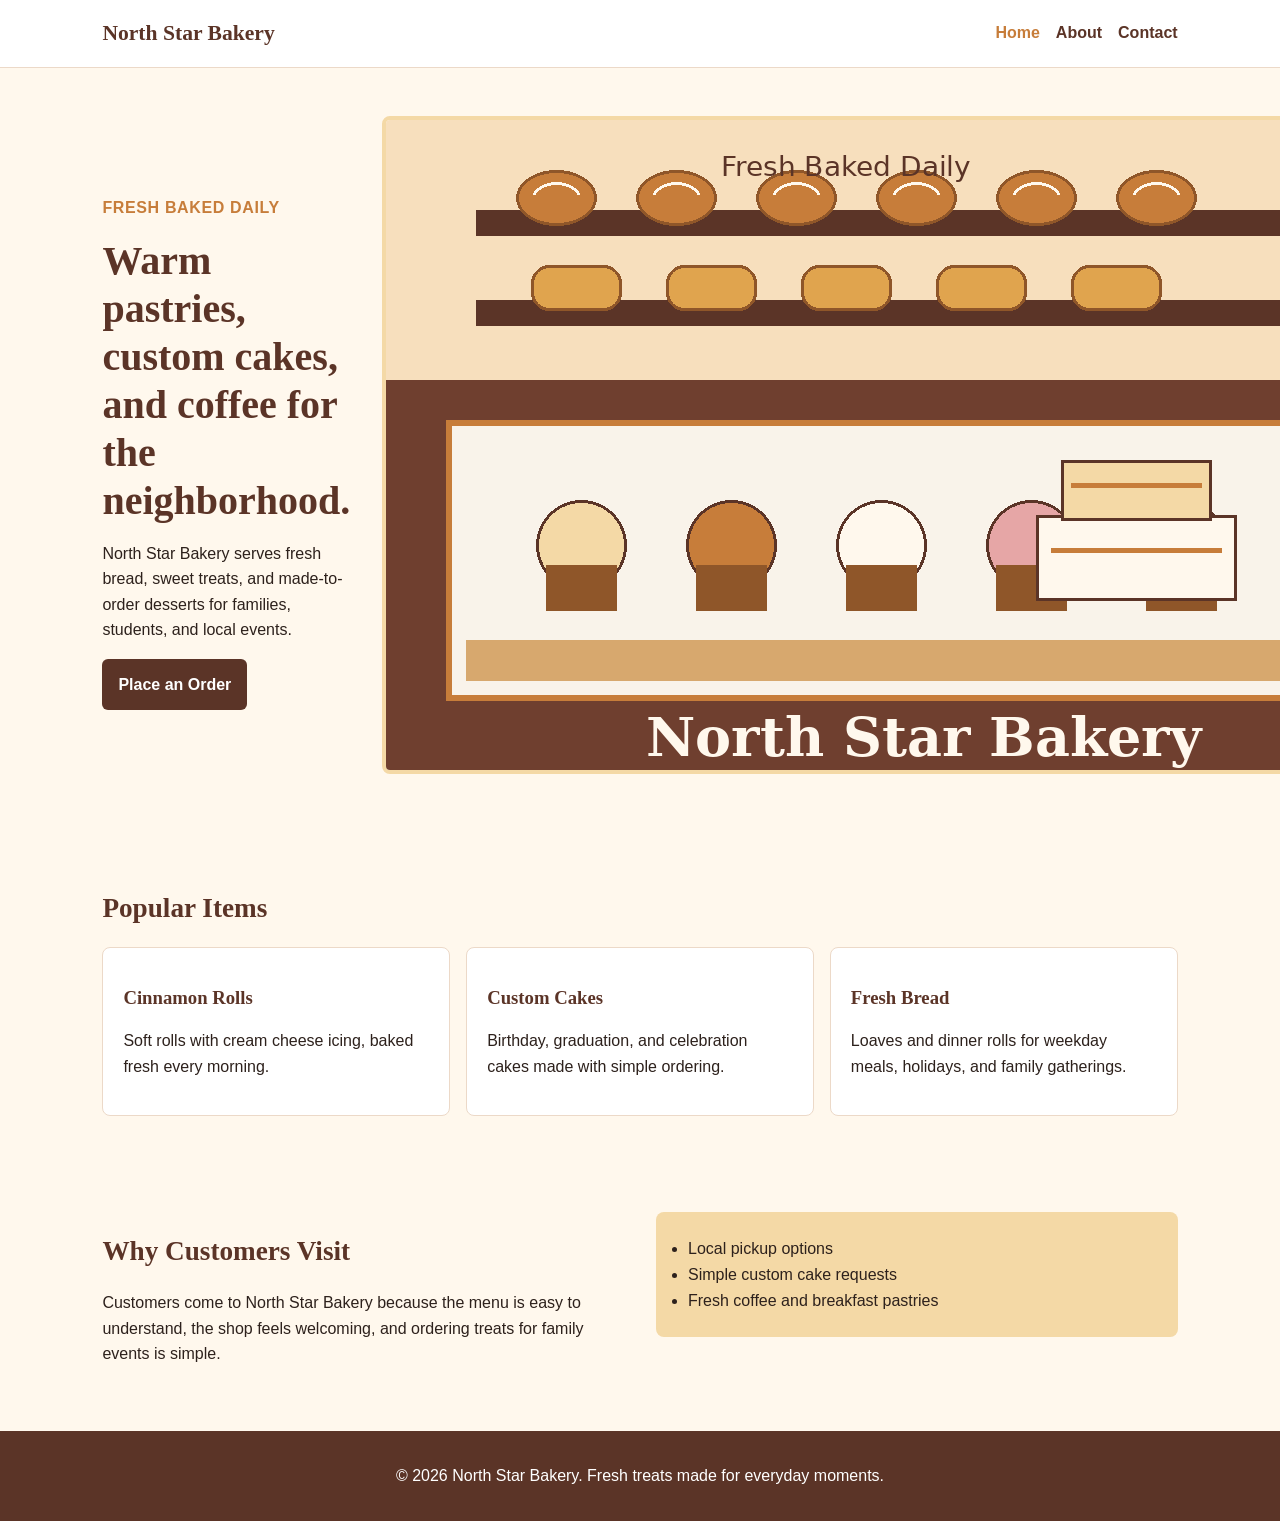
==== index.html @ 04bd8672 "Add files via upload" ====
<!DOCTYPE html>
<html lang="en">
<head>
  <meta charset="UTF-8">
  <meta name="viewport" content="width=device-width, initial-scale=1.0">
  <title>North Star Bakery</title>
  <link rel="stylesheet" href="style.css">
</head>
<body>
  <header>
    <nav class="navbar" aria-label="Primary navigation">
      <a class="logo" href="index.html">North Star Bakery</a>
      <div class="nav-links">
        <a href="index.html" aria-current="page">Home</a>
        <a href="about.html">About</a>
        <a href="contact.html">Contact</a>
      </div>
    </nav>
  </header>

  <main>
    <section class="hero">
      <div class="hero-text">
        <p class="eyebrow">Fresh baked daily</p>
        <h1>Warm pastries, custom cakes, and coffee for the neighborhood.</h1>
        <p>North Star Bakery serves fresh bread, sweet treats, and made-to-order desserts for families, students, and local events.</p>
        <a class="button" href="contact.html">Place an Order</a>
      </div>
      <img src="assets/bakery-counter.png" alt="Bakery counter with bread, cupcakes, and a cake on display">
    </section>

    <section class="section">
      <h2>Popular Items</h2>
      <div class="card-grid">
        <article class="card">
          <h3>Cinnamon Rolls</h3>
          <p>Soft rolls with cream cheese icing, baked fresh every morning.</p>
        </article>
        <article class="card">
          <h3>Custom Cakes</h3>
          <p>Birthday, graduation, and celebration cakes made with simple ordering.</p>
        </article>
        <article class="card">
          <h3>Fresh Bread</h3>
          <p>Loaves and dinner rolls for weekday meals, holidays, and family gatherings.</p>
        </article>
      </div>
    </section>

    <section class="section split">
      <div>
        <h2>Why Customers Visit</h2>
        <p>Customers come to North Star Bakery because the menu is easy to understand, the shop feels welcoming, and ordering treats for family events is simple.</p>
      </div>
      <ul class="feature-list">
        <li>Local pickup options</li>
        <li>Simple custom cake requests</li>
        <li>Fresh coffee and breakfast pastries</li>
      </ul>
    </section>
  </main>

  <footer>
    <p>&copy; 2026 North Star Bakery. Fresh treats made for everyday moments.</p>
  </footer>
</body>
</html>
---- style.css ----
:root {
  --cream: #fff8ed;
  --brown: #5b3427;
  --caramel: #c77d3a;
  --soft-gold: #f4d9a6;
  --white: #ffffff;
  --text: #2d211c;
}

* {
  box-sizing: border-box;
}

body {
  margin: 0;
  font-family: Arial, Helvetica, sans-serif;
  background: var(--cream);
  color: var(--text);
  line-height: 1.6;
}

img {
  max-width: 100%;
  display: block;
}

.navbar {
  display: flex;
  justify-content: space-between;
  align-items: center;
  gap: 1rem;
  padding: 1rem 8%;
  background: var(--white);
  border-bottom: 1px solid #ecd9c8;
}

.logo {
  color: var(--brown);
  font-family: Georgia, "Times New Roman", serif;
  font-size: 1.35rem;
  font-weight: 700;
  text-decoration: none;
}

.nav-links {
  display: flex;
  gap: 1rem;
  flex-wrap: wrap;
}

.nav-links a {
  color: var(--brown);
  font-weight: 700;
  text-decoration: none;
}

.nav-links a:hover,
.nav-links a[aria-current="page"] {
  color: var(--caramel);
}

.hero,
.page-header,
.section {
  padding: 3rem 8%;
}

.hero {
  display: flex;
  align-items: center;
  gap: 2rem;
}

.hero-text,
.hero img {
  flex: 1 1 300px;
}

.hero img {
  border-radius: 8px;
  border: 4px solid var(--soft-gold);
}

h1,
h2,
h3 {
  font-family: Georgia, "Times New Roman", serif;
  color: var(--brown);
  line-height: 1.2;
}

h1 {
  font-size: 2.5rem;
  margin: 0.5rem 0 1rem;
}

h2 {
  font-size: 1.7rem;
}

.eyebrow {
  color: var(--caramel);
  font-weight: 700;
  letter-spacing: 0.04em;
  text-transform: uppercase;
}

.button,
button {
  display: inline-block;
  border: 0;
  border-radius: 6px;
  background: var(--brown);
  color: var(--white);
  cursor: pointer;
  font-weight: 700;
  padding: 0.8rem 1rem;
  text-decoration: none;
}

.button:hover,
button:hover {
  background: var(--caramel);
}

.card-grid {
  display: flex;
  gap: 1rem;
  flex-wrap: wrap;
}

.card {
  flex: 1 1 220px;
  background: var(--white);
  border: 1px solid #ecd9c8;
  border-radius: 8px;
  padding: 1.25rem;
}

.split,
.contact-layout {
  display: flex;
  gap: 2rem;
  align-items: flex-start;
}

.split > *,
.contact-layout > * {
  flex: 1 1 300px;
}

.feature-list {
  background: var(--soft-gold);
  border-radius: 8px;
  margin: 0;
  padding: 1.5rem 1.5rem 1.5rem 2rem;
}

form,
.contact-card {
  background: var(--white);
  border: 1px solid #ecd9c8;
  border-radius: 8px;
  padding: 1.5rem;
}

fieldset {
  border: 0;
  margin: 0;
  padding: 0;
}

legend {
  color: var(--brown);
  font-family: Georgia, "Times New Roman", serif;
  font-size: 1.4rem;
  font-weight: 700;
  margin-bottom: 1rem;
}

label {
  display: block;
  font-weight: 700;
  margin-top: 1rem;
}

input,
textarea {
  width: 100%;
  border: 1px solid #cdb7a8;
  border-radius: 6px;
  font: inherit;
  margin-top: 0.35rem;
  padding: 0.75rem;
}

button {
  margin-top: 1rem;
}

footer {
  background: var(--brown);
  color: var(--white);
  padding: 1rem 8%;
  text-align: center;
}

@media (max-width: 720px) {
  .navbar,
  .hero,
  .split,
  .contact-layout {
    flex-direction: column;
  }

  .navbar {
    align-items: flex-start;
  }

  h1 {
    font-size: 2rem;
  }

  .hero,
  .page-header,
  .section {
    padding: 2rem 6%;
  }
}
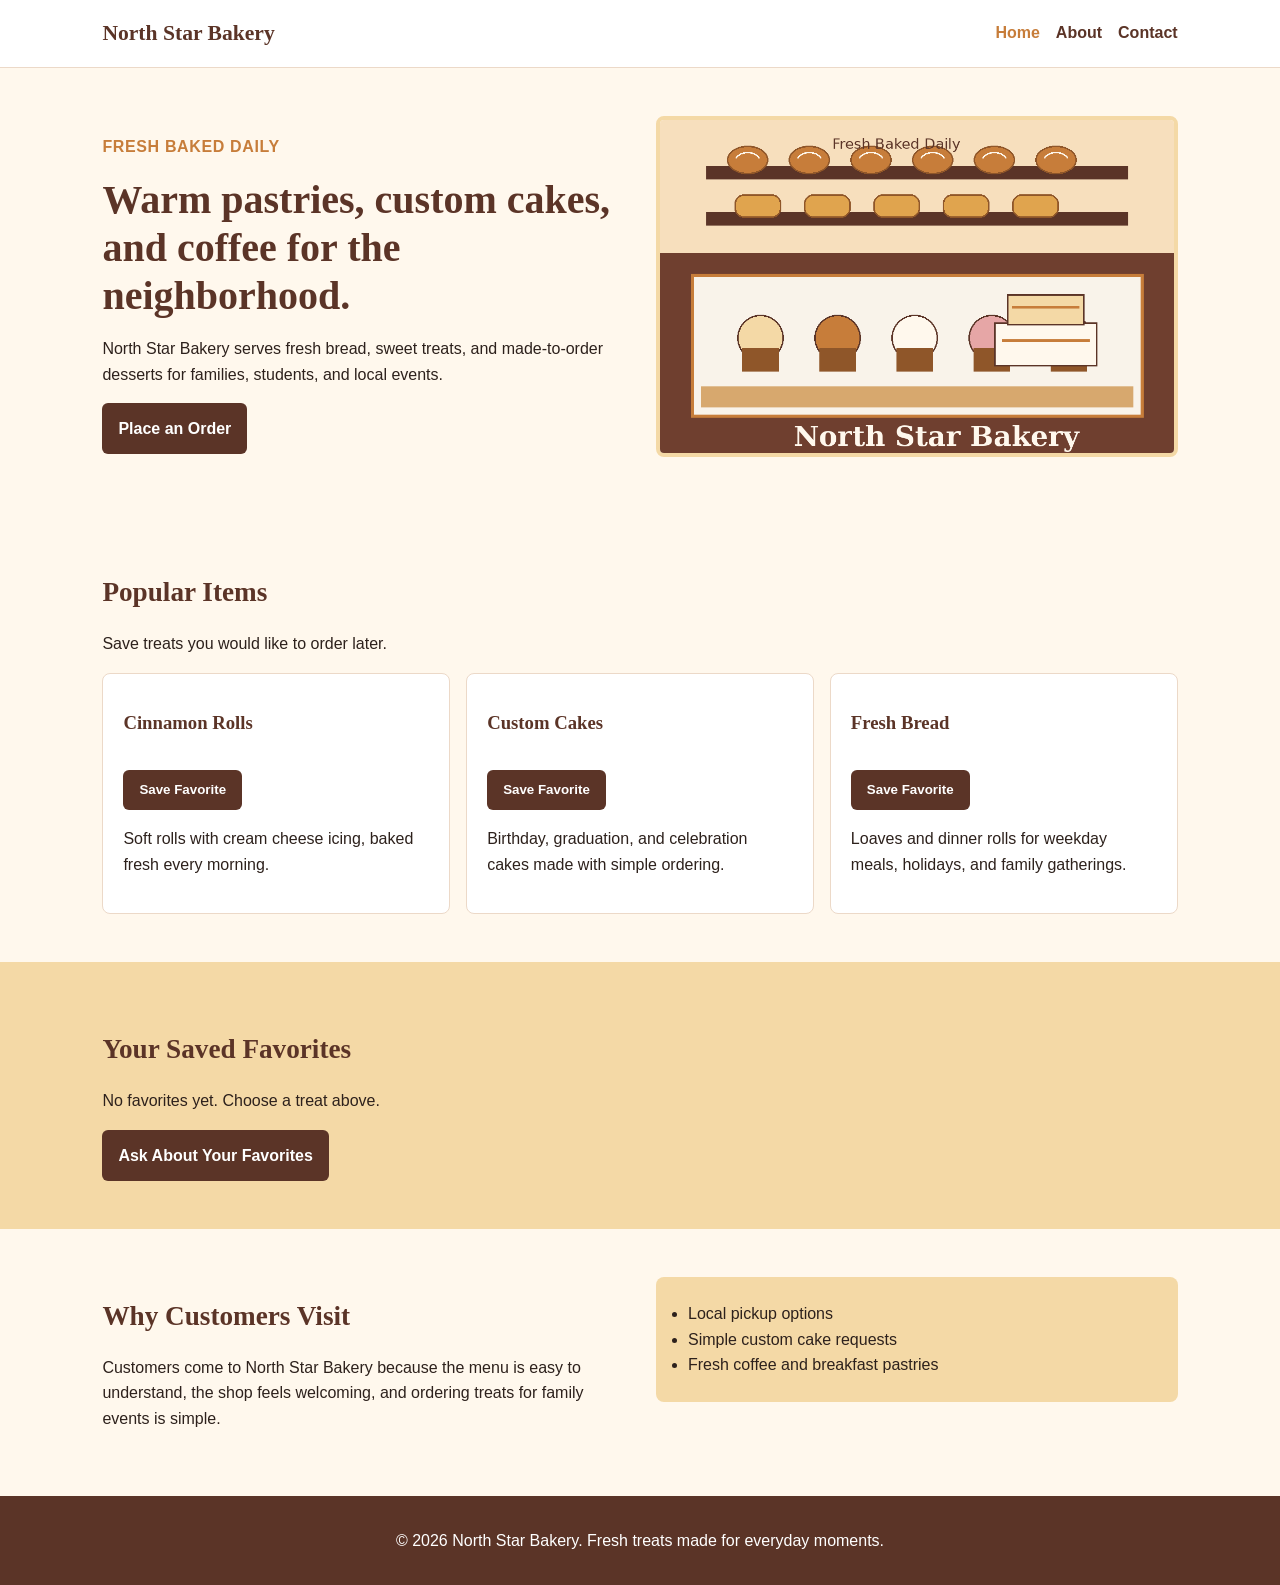
==== commit 0c669676: "Add files via upload" ====
--- a/index.html
+++ b/index.html
@@ -5,6 +5,7 @@
   <meta name="viewport" content="width=device-width, initial-scale=1.0">
   <title>North Star Bakery</title>
   <link rel="stylesheet" href="style.css">
+  <script src="script.js" defer></script>
 </head>
 <body>
   <header>
@@ -31,20 +32,32 @@
 
     <section class="section">
       <h2>Popular Items</h2>
-      <div class="card-grid">
+      <p>Save treats you would like to order later.</p>
+      <p id="favorites-status" role="status" aria-live="polite"></p>
+      <div class="card-grid" id="product-list">
         <article class="card">
           <h3>Cinnamon Rolls</h3>
+          <button type="button" data-favorite="rolls" aria-pressed="false" aria-label="Save Cinnamon Rolls as a favorite">Save Favorite</button>
           <p>Soft rolls with cream cheese icing, baked fresh every morning.</p>
         </article>
         <article class="card">
           <h3>Custom Cakes</h3>
+          <button type="button" data-favorite="cakes" aria-pressed="false" aria-label="Save Custom Cakes as a favorite">Save Favorite</button>
           <p>Birthday, graduation, and celebration cakes made with simple ordering.</p>
         </article>
         <article class="card">
           <h3>Fresh Bread</h3>
+          <button type="button" data-favorite="bread" aria-pressed="false" aria-label="Save Fresh Bread as a favorite">Save Favorite</button>
           <p>Loaves and dinner rolls for weekday meals, holidays, and family gatherings.</p>
         </article>
       </div>
+    </section>
+
+    <section class="section favorites-panel" aria-labelledby="favorites-title">
+      <h2 id="favorites-title">Your Saved Favorites</h2>
+      <p id="favorites-empty">No favorites yet. Choose a treat above.</p>
+      <ul id="favorites-list"></ul>
+      <a href="contact.html" class="button">Ask About Your Favorites</a>
     </section>
 
     <section class="section split">
--- a/style.css
+++ b/style.css
@@ -227,3 +227,18 @@
     padding: 2rem 6%;
   }
 }
+
+/* Touchstone 4 interactive states and accessible feedback. */
+button[aria-pressed="true"] { background: #674013; }
+.favorites-panel { background: var(--soft-gold); }
+.field-error { color: #9e2424; font-size: .95rem; margin: .3rem 0 0; }
+.field-error:empty { display: none; }
+[aria-invalid="true"] { border: 2px solid #9e2424; }
+#form-result:not(:empty) { margin-top: 1rem; padding: 1rem; background: var(--cream); border-left: 4px solid var(--brown); }
+:focus-visible { outline: 3px solid #7c4d18; outline-offset: 3px; }
+.contact-layout > *, .split > * { min-width: 0; }
+@media (max-width: 720px) {
+  .contact-layout > *, .split > * { width: 100%; flex-basis: auto; }
+}
+.hero > * { min-width: 0; }
+.hero img { width: 100%; height: auto; }
